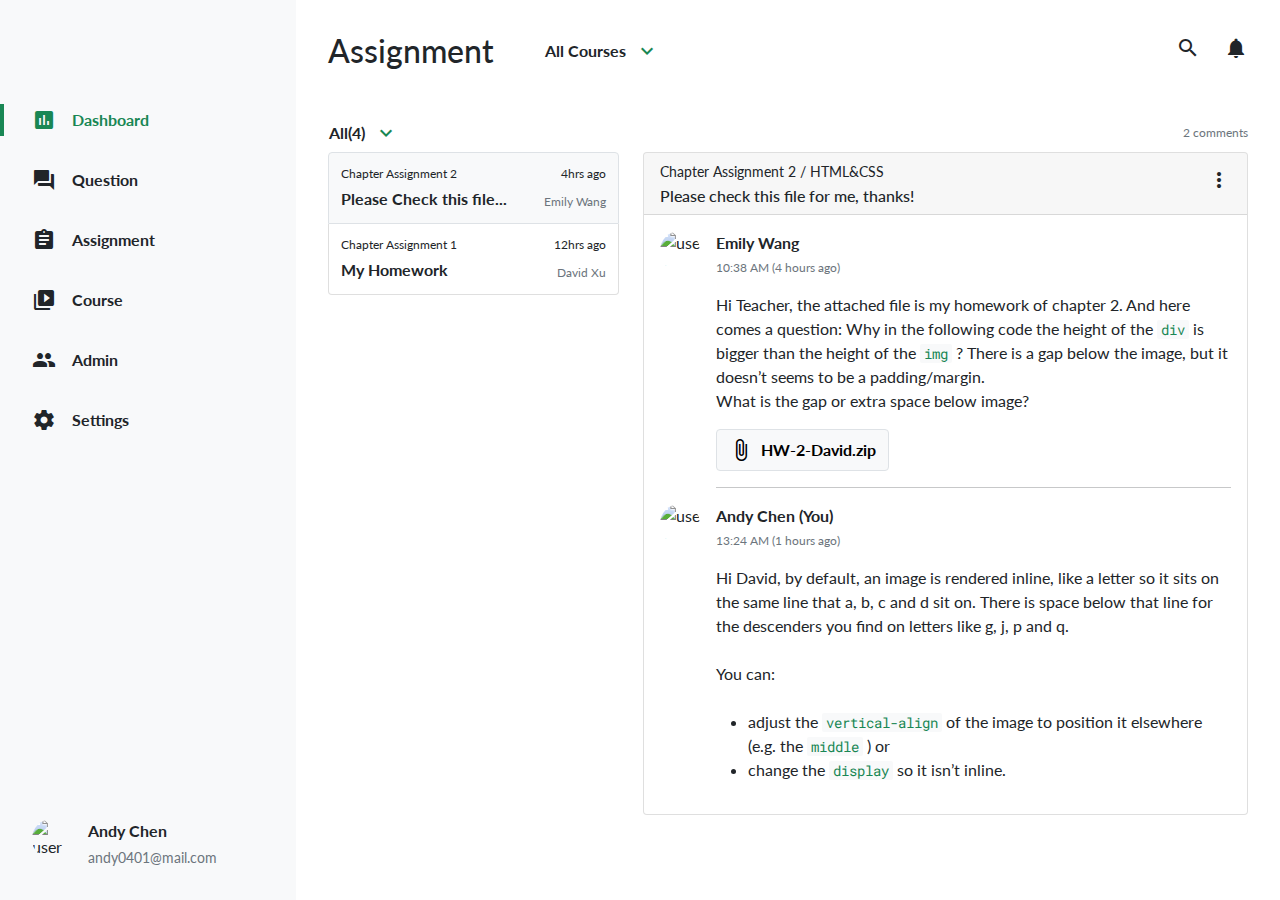
==== index.html @ e354242d "Update 2023-04-12T15:51:46.365Z" ====
<!DOCTYPE html>
<html lang="en">
  <head>
    <meta charset="UTF-8" />
    <meta name="viewport" content="width=device-width, initial-scale=1.0" />
    <meta http-equiv="X-UA-Compatible" content="ie=edge" />
    <title>Answer - Assignment</title>
    <link
      rel="stylesheet"
      href="https://cdnjs.cloudflare.com/ajax/libs/font-awesome/5.13.0/css/all.min.css"
    />
    <link rel="stylesheet" href="./assets/style/all.css" />
  </head>

  <body>
    <div class="menu d-flex flex-column justify-content-between">
      <nav class="nav flex-column fw-bold text-dark">
        <h1 class="mb-0"><a href="index.html" class="nav-logo">Answer</a></h1>
        <a
          class="nav-link d-flex align-items-center active"
          aria-current="page"
          href="#"
          ><span class="material-icons me-3">assessment</span>Dashboard</a
        >
        <a class="nav-link d-flex align-items-center" href="#"
          ><span class="material-icons me-3">forum</span>Question</a
        >
        <a class="nav-link d-flex align-items-center" href="#"
          ><span class="material-icons me-3">assignment</span>Assignment</a
        >
        <a class="nav-link d-flex align-items-center" href="#"
          ><span class="material-icons me-3">video_library</span>Course</a
        >
        <a class="nav-link d-flex align-items-center" href="#"
          ><span class="material-icons me-3">people</span>Admin</a
        >
        <a class="nav-link d-flex align-items-center" href="#"
          ><span class="material-icons me-3">settings</span>Settings</a
        >
      </nav>
      <div class="nav-user d-flex">
        <!-- <div class="nav-user-avatar"> -->
        <img
          class="user-avatar"
          src="./assets/images/user-AndyChen.jpeg"
          alt="user"
        />
        <!-- </div> -->
        <div class="ms-3">
          <p class="fw-bold mb-1">Andy Chen</p>
          <p class="fs-sm text-secondary">andy0401@mail.com</p>
        </div>
      </div>
    </div>

    
<div>
  <header class="header d-flex justify-content-between align-items-center">
    <div class="d-flex align-items-center fw-bold">
      <h2 class="mb-0">Assignment</h2>
      <!-- dropdown start -->
      <div class="dropdown">
        <button
          class="btn fw-bold"
          type="button"
          data-bs-toggle="dropdown"
          aria-expanded="false"
          id="dropdownMenuCourse"
        >
          All Courses
          <span class="material-icons expand_more text-success">
            expand_more
          </span>
          <span class="material-icons expand_less text-success"
            >expand_less</span
          >
        </button>
        <ul class="dropdown-menu" aria-labelledby="dropdownMenuCourse">
          <li><a class="dropdown-item" href="#">HTML&CSS</a></li>
          <li><a class="dropdown-item" href="#">Javascript</a></li>
          <li><a class="dropdown-item" href="#">React</a></li>
        </ul>
      </div>
      <!-- dropdown end -->
    </div>
    <div class="header-tools d-flex align-items-center gap-4">
      <a href="#"><span class="material-icons icon">search</span></a>
      <a href="#"><span class="material-icons icon">notifications</span></a>
    </div>
  </header>
  <main class="main">
    <div class="row">
      <div class="d-flex justify-content-between align-items-center">
        <!-- dropdown start -->
        <div class="dropdown">
          <button
            class="btn fw-bold ps-0"
            type="button"
            data-bs-toggle="dropdown"
            aria-expanded="false"
            id="dropdownMenuCourse"
          >
            All(4)
            <span class="material-icons expand_more text-success">
              expand_more
            </span>
            <span class="material-icons expand_less text-success"
              >expand_less</span
            >
          </button>
          <ul class="dropdown-menu" aria-labelledby="dropdownMenuCourse">
            <li><a class="dropdown-item active" href="#">All(4)</a></li>
            <li><a class="dropdown-item" href="#">Chapter Assignment 1(1)</a></li>
            <li>
              <a class="dropdown-item" href="#">Chapter Assignment 2 (1)</a>
            </li>
            <li><a class="dropdown-item" href="#">Final Assignment(2)</a></li>
          </ul>
        </div>
        <!-- dropdown end -->
        <p class="text-secondary fs-sub">2 comments</p>
      </div>
      <!-- tabList start -->
      <div class="col-4">
        <!-- list start -->
        <div class="assignment-list list-group" id="list-tab" role="tablist">
          <a
            class="list-group-item list-group-item-action active"
            id="list-1-list"
            data-bs-toggle="list"
            href="#list-1"
            role="tab"
            aria-controls="list-1"
          >
            <div>
              <div class="d-flex align-items-center justify-content-between mb-1">
                <p class="fs-sub">Chapter Assignment 2</p>
                <p class="fs-sub">4hrs ago</p>
              </div>
              <div class="d-flex align-items-end justify-content-between">
                <p class="fs-6 fw-bold">Please Check this file...</h3>
                <p class="fs-sub text-secondary">Emily Wang</p>
              </div>
            </div>
          </a>
          <a
            class="list-group-item list-group-item-action"
            id="list-2-list"
            data-bs-toggle="list"
            href="#list-2"
            role="tab"
            aria-controls="list-2"
          >
            <div>
              <div class="d-flex align-items-center justify-content-between mb-1">
                <p class="fs-sub">Chapter Assignment 1</p>
                <p class="fs-sub">12hrs ago</p>
              </div>
              <div class="d-flex align-items-end justify-content-between">
                <p class="fs-6 fw-bold">My Homework</h3>
                <p class="fs-sub text-secondary">David Xu</p>
              </div>
            </div>
          </a>
        </div>
        <!-- list end -->
      </div>
      <!-- tabList end -->
      <!-- tabContent start -->
      <div class="col-8">
        <div class="tab-content" id="assignment-tabContent">
          <div class="tab-pane fade show active" id="list-1" role="tabpanel" aria-labelledby="list-1-list">
            <div class="card">
              <div class="card-header d-flex justify-content-between align-items-center">
                <div>
                  <p class="fs-sm mb-1">Chapter Assignment 2 / HTML&CSS</p>
                  <h3 class="fs-6">Please check this file for me, thanks!</h2>
                </div>
                <a href="#"><span class="material-icons icon">more_vert</span></a>
              </div>
              <div class="card-body">
                <!-- Question start -->
                <div class="d-flex">
                  <img class="user-avatar flex-shrink-0 me-3" src="./assets/images/user-EmilyWang.jpeg" alt="user">
                  <div>
                    <div class="user-info">
                      <p>Emily Wang</p>
                      <p>10:38 AM (4 hours ago)</p>
                    </div>
                    <div class="mt-3">
                      <p>Hi Teacher, the attached file is my homework of chapter 2. And here comes a question: Why in the following code the height of the <code>div</code> is bigger than the height of the <code>img</code> ? There is a gap below the image, but it doesn’t seems to be a padding/margin.<br>
                        What is the gap or extra space below image?</p>
                      <button type="button" class="btn btn-light border py-2 fw-bold d-flex align-items-center gap-2 my-3" download="HW-2-David.zip">
                        <span class="material-icons">attach_file</span>
                        <p>HW-2-David.zip</p>
                      </button>
                    </div>
                    <hr>
                  </div>
                </div>
                <!-- Question end -->
                <!-- Reply start -->
                <div class="d-flex">
                  <img class="user-avatar flex-shrink-0 me-3" src="./assets/images/user-AndyChen.jpeg" alt="user">
                  <div>
                    <div class="user-info">
                      <p>Andy Chen (You)</p>
                      <p>13:24 AM (1 hours ago)</p>
                    </div>
                    <div class="mt-3">
                      <p>Hi David, by default, an image is rendered inline, like a letter so it sits on the same line that a, b, c and d sit on. There is space below that line for the descenders you find on letters like g, j, p and q.
                        <br>
                        <br>
                        You can:
                        <br>
                        <br>
                        <ul>
                          <li>adjust the <code>vertical-align</code> of the image to position it elsewhere (e.g. the <code>middle</code> ) or  </li>
                          <li>change the <code>display</code> so it isn’t inline.</li>
                        </ul>
                      </p>
                    </div>
                  </div>
                </div>
              </div>
            </div>
          </div>
          <div class="tab-pane fade" id="list-2" role="tabpanel" aria-labelledby="list-2-list">
            2222
          </div>
        </div>
      </div>
      <!-- tabContent end -->
    </div>
  </main>
</div>


    <script src="./assets/js/vendors.js"></script>
    <script src="./assets/js/all.js"></script>
  </body>
</html>
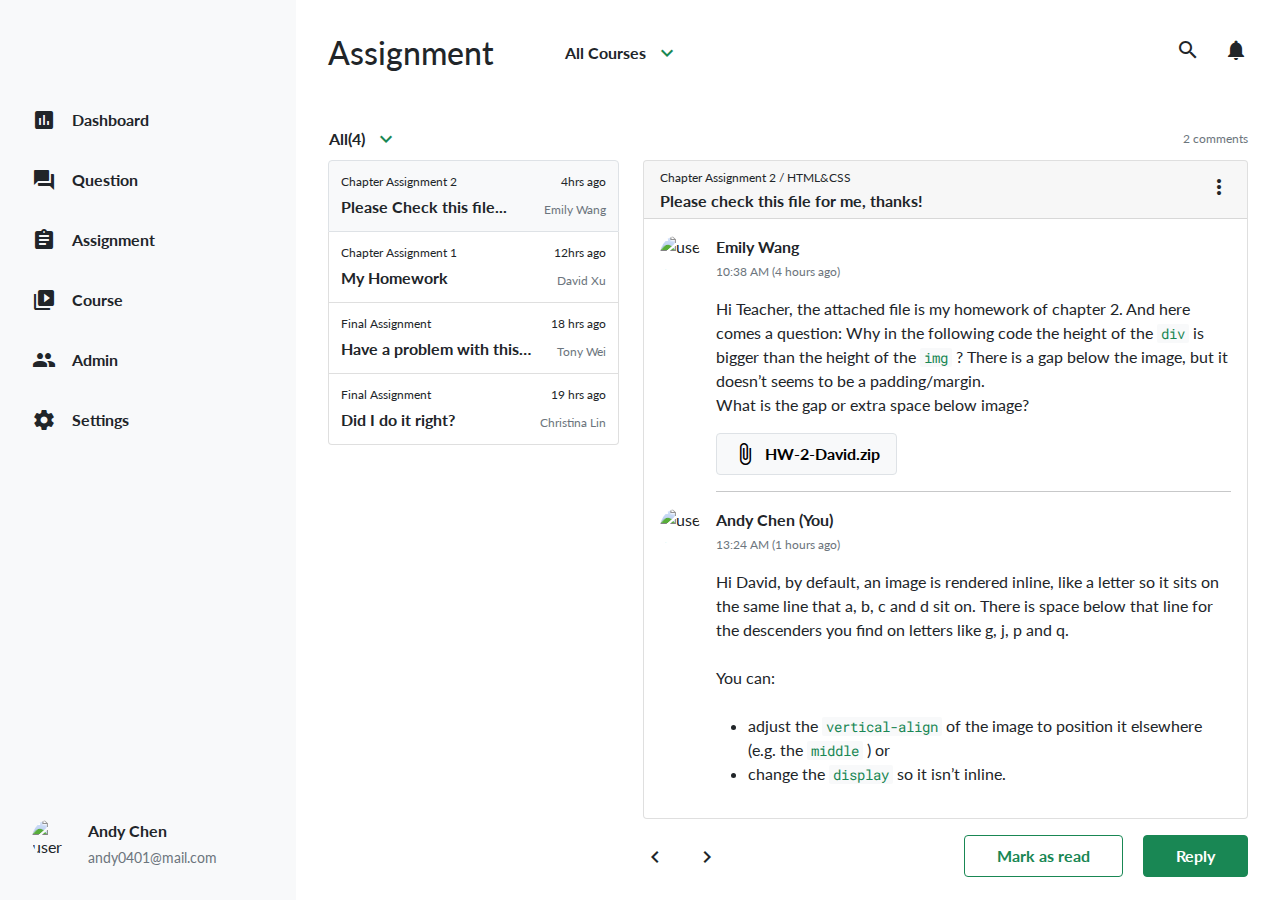
==== commit e8f40559: "Update 2023-04-14T09:38:46.112Z" ====
--- a/index.html
+++ b/index.html
@@ -4,34 +4,35 @@
     <meta charset="UTF-8" />
     <meta name="viewport" content="width=device-width, initial-scale=1.0" />
     <meta http-equiv="X-UA-Compatible" content="ie=edge" />
-    <title>Answer - Assignment</title>
+    <title>Assignment - Answer</title>
     <link
       rel="stylesheet"
       href="https://cdnjs.cloudflare.com/ajax/libs/font-awesome/5.13.0/css/all.min.css"
     />
     <link rel="stylesheet" href="./assets/style/all.css" />
+    <script src="https://cdn.ckeditor.com/ckeditor5/12.3.1/classic/ckeditor.js"></script>
   </head>
 
   <body>
     <div class="menu d-flex flex-column justify-content-between">
       <nav class="nav flex-column fw-bold text-dark">
         <h1 class="mb-0"><a href="index.html" class="nav-logo">Answer</a></h1>
-        <a
-          class="nav-link d-flex align-items-center active"
-          aria-current="page"
-          href="#"
+        <a class="nav-link d-flex align-items-center" href="#"
           ><span class="material-icons me-3">assessment</span>Dashboard</a
         >
         <a class="nav-link d-flex align-items-center" href="#"
           ><span class="material-icons me-3">forum</span>Question</a
         >
-        <a class="nav-link d-flex align-items-center" href="#"
+        <a
+          class="nav-link d-flex align-items-center"
+          href="index.html"
+          aria-current="page"
           ><span class="material-icons me-3">assignment</span>Assignment</a
         >
         <a class="nav-link d-flex align-items-center" href="#"
           ><span class="material-icons me-3">video_library</span>Course</a
         >
-        <a class="nav-link d-flex align-items-center" href="#"
+        <a class="nav-link d-flex align-items-center" href="./admin.html"
           ><span class="material-icons me-3">people</span>Admin</a
         >
         <a class="nav-link d-flex align-items-center" href="#"
@@ -61,7 +62,7 @@
       <!-- dropdown start -->
       <div class="dropdown">
         <button
-          class="btn fw-bold"
+          class="btn"
           type="button"
           data-bs-toggle="dropdown"
           aria-expanded="false"
@@ -94,7 +95,7 @@
         <!-- dropdown start -->
         <div class="dropdown">
           <button
-            class="btn fw-bold ps-0"
+            class="btn ps-0"
             type="button"
             data-bs-toggle="dropdown"
             aria-expanded="false"
@@ -138,7 +139,7 @@
                 <p class="fs-sub">4hrs ago</p>
               </div>
               <div class="d-flex align-items-end justify-content-between">
-                <p class="fs-6 fw-bold">Please Check this file...</h3>
+                <p class="fw-bold">Please Check this file...</p>
                 <p class="fs-sub text-secondary">Emily Wang</p>
               </div>
             </div>
@@ -157,8 +158,46 @@
                 <p class="fs-sub">12hrs ago</p>
               </div>
               <div class="d-flex align-items-end justify-content-between">
-                <p class="fs-6 fw-bold">My Homework</h3>
+                <p class="fw-bold">My Homework</p>
                 <p class="fs-sub text-secondary">David Xu</p>
+              </div>
+            </div>
+          </a>
+          <a
+            class="list-group-item list-group-item-action"
+            id="list-3-list"
+            data-bs-toggle="list"
+            href="#list-3"
+            role="tab"
+            aria-controls="list-3"
+          >
+            <div>
+              <div class="d-flex align-items-center justify-content-between mb-1">
+                <p class="fs-sub">Final Assignment</p>
+                <p class="fs-sub">18 hrs ago</p>
+              </div>
+              <div class="d-flex align-items-end justify-content-between">
+                <p class="fw-bold">Have a problem with this…</p>
+                <p class="fs-sub text-secondary">Tony Wei</p>
+              </div>
+            </div>
+          </a>
+          <a
+            class="list-group-item list-group-item-action"
+            id="list-4-list"
+            data-bs-toggle="list"
+            href="#list-4"
+            role="tab"
+            aria-controls="list-4"
+          >
+            <div>
+              <div class="d-flex align-items-center justify-content-between mb-1">
+                <p class="fs-sub">Final Assignment</p>
+                <p class="fs-sub">19 hrs ago</p>
+              </div>
+              <div class="d-flex align-items-end justify-content-between">
+                <p class="fw-bold">Did I do it right?</p>
+                <p class="fs-sub text-secondary">Christina Lin</p>
               </div>
             </div>
           </a>
@@ -169,17 +208,18 @@
       <!-- tabContent start -->
       <div class="col-8">
         <div class="tab-content" id="assignment-tabContent">
+          <!-- tab content 1 -->
           <div class="tab-pane fade show active" id="list-1" role="tabpanel" aria-labelledby="list-1-list">
             <div class="card">
               <div class="card-header d-flex justify-content-between align-items-center">
                 <div>
-                  <p class="fs-sm mb-1">Chapter Assignment 2 / HTML&CSS</p>
-                  <h3 class="fs-6">Please check this file for me, thanks!</h2>
+                  <p class="fs-sub mb-1">Chapter Assignment 2 / HTML&CSS</p>
+                  <h3 class="fs-6 fw-bold">Please check this file for me, thanks!</h2>
                 </div>
                 <a href="#"><span class="material-icons icon">more_vert</span></a>
               </div>
-              <div class="card-body">
-                <!-- Question start -->
+              <!-- Question -->
+              <div class="card-body pb-0">
                 <div class="d-flex">
                   <img class="user-avatar flex-shrink-0 me-3" src="./assets/images/user-EmilyWang.jpeg" alt="user">
                   <div>
@@ -190,7 +230,7 @@
                     <div class="mt-3">
                       <p>Hi Teacher, the attached file is my homework of chapter 2. And here comes a question: Why in the following code the height of the <code>div</code> is bigger than the height of the <code>img</code> ? There is a gap below the image, but it doesn’t seems to be a padding/margin.<br>
                         What is the gap or extra space below image?</p>
-                      <button type="button" class="btn btn-light border py-2 fw-bold d-flex align-items-center gap-2 my-3" download="HW-2-David.zip">
+                      <button type="button" class="btn btn-light border py-2 px-3 d-flex align-items-center gap-2 my-3" download="HW-2-David.zip">
                         <span class="material-icons">attach_file</span>
                         <p>HW-2-David.zip</p>
                       </button>
@@ -198,8 +238,9 @@
                     <hr>
                   </div>
                 </div>
-                <!-- Question end -->
-                <!-- Reply start -->
+              </div>
+              <!-- Reply -->
+              <div class="card-body pt-0 collapse multi-collapse show" id="collapseReply">
                 <div class="d-flex">
                   <img class="user-avatar flex-shrink-0 me-3" src="./assets/images/user-AndyChen.jpeg" alt="user">
                   <div>
@@ -225,9 +266,143 @@
               </div>
             </div>
           </div>
+          <!-- tab content 2 -->
           <div class="tab-pane fade" id="list-2" role="tabpanel" aria-labelledby="list-2-list">
-            2222
-          </div>
+            <div class="card">
+              <div class="card-header d-flex justify-content-between align-items-center">
+                <div>
+                  <p class="fs-sub mb-1">Chapter Assignment 1 / HTML&CSS</p>
+                  <h3 class="fs-6 fw-bold">My Homework</h2>
+                </div>
+                <a href="#"><span class="material-icons icon">more_vert</span></a>
+              </div>
+              <!-- Question -->
+              <div class="card-body pb-0">
+                <div class="d-flex">
+                  <img class="user-avatar flex-shrink-0 me-3" src="./assets/images/user-EmilyWang.jpeg" alt="user">
+                  <div>
+                    <div class="user-info">
+                      <p>David Xu</p>
+                      <p>07:38 AM (12 hours ago)</p>
+                    </div>
+                    <div class="mt-3">
+                      <p>Hi Teacher, the attached file is my homework of chapter 2. And here comes a question: Why in the following code the height of the <code>div</code> is bigger than the height of the <code>img</code> ? There is a gap below the image, but it doesn’t seems to be a padding/margin.<br>
+                        What is the gap or extra space below image?</p>
+                      <button type="button" class="btn btn-light border py-2 fw-bold d-flex align-items-center gap-2 my-3" download="HW-2-David.zip">
+                        <span class="material-icons">attach_file</span>
+                        <p>HW-2-David.zip</p>
+                      </button>
+                    </div>
+                    <hr>
+                  </div>
+                </div>
+              </div>
+            </div>
+          </div>
+          <!-- tab content 3 -->
+          <div class="tab-pane fade" id="list-3" role="tabpanel" aria-labelledby="list-3-list">
+            <div class="card">
+              <div class="card-header d-flex justify-content-between align-items-center">
+                <div>
+                  <p class="fs-sub mb-1">Final Assignment / HTML&CSS</p>
+                  <h3 class="fs-6 fw-bold">Have a problem with this…</h2>
+                </div>
+                <a href="#"><span class="material-icons icon">more_vert</span></a>
+              </div>
+              <!-- Question -->
+              <div class="card-body pb-0">
+                <div class="d-flex">
+                  <img class="user-avatar flex-shrink-0 me-3" src="./assets/images/user-EmilyWang.jpeg" alt="user">
+                  <div>
+                    <div class="user-info">
+                      <p>Tony Wei</p>
+                      <p>13:24 AM (18 hours ago)</p>
+                    </div>
+                    <div class="mt-3">
+                      <p>Hi Teacher, the attached file is my homework of chapter 2. And here comes a question: Why in the following code the height of the <code>div</code> is bigger than the height of the <code>img</code> ? There is a gap below the image, but it doesn’t seems to be a padding/margin.<br>
+                        What is the gap or extra space below image?</p>
+                    </div>
+                    <hr>
+                  </div>
+                </div>
+              </div>
+            </div>
+          </div>
+          <!-- tab content 4 -->
+          <div class="tab-pane fade" id="list-4" role="tabpanel" aria-labelledby="list-4-list">
+            <div class="card">
+              <div class="card-header d-flex justify-content-between align-items-center">
+                <div>
+                  <p class="fs-sub mb-1">Final Assignment / HTML&CSS</p>
+                  <h3 class="fs-6 fw-bold">Did I do it right?</h2>
+                </div>
+                <a href="#"><span class="material-icons icon">more_vert</span></a>
+              </div>
+              <!-- Question -->
+              <div class="card-body pb-0">
+                <div class="d-flex">
+                  <img class="user-avatar flex-shrink-0 me-3" src="./assets/images/user-EmilyWang.jpeg" alt="user">
+                  <div>
+                    <div class="user-info">
+                      <p>Christina Lin</p>
+                      <p>12:08 AM (19 hours ago)</p>
+                    </div>
+                    <div class="mt-3">
+                      <p>Hi Teacher, the attached file is my homework of chapter 2. And here comes a question: Why in the following code the height of the <code>div</code> is bigger than the height of the <code>img</code> ? There is a gap below the image, but it doesn’t seems to be a padding/margin.<br>
+                        What is the gap or extra space below image?</p>
+                    </div>
+                    <hr>
+                  </div>
+                </div>
+              </div>
+            </div>
+          </div>
+        </div>
+        <!-- editor -->
+        <div class="collapse multi-collapse" id="collapseEditor">
+          <!-- reply Editor (CKEditor) -->
+          <div class="card">
+            <div id="editor"></div>
+          </div>
+        </div>
+        <!-- footer -->
+        <!-- footer default -->
+        <div class="mt-3 collapse multi-collapse show" id="collapseFooter">
+          <div class="d-flex justify-content-between align-items-center">
+            <div>
+              <a href="#" class="icon"><span class="material-icons align-middle me-4">navigate_before</span></a>
+              <a href="#" class="icon"><span class="material-icons align-middle">navigate_next</span></a>
+            </div>
+            <div>
+              <button type="button" class="btn btn-outline-success me-3">Mark as read</button>
+              <button 
+                type="button" 
+                class="btn btn-success" 
+                data-bs-toggle="collapse" 
+                data-bs-target=".multi-collapse" 
+                aria-expanded="true" 
+                aria-controls="collapseReply collapseFooter collapseEditor collapseEditorFooter"
+                >
+                Reply
+              </button>
+            </div>
+          </div>
+        </div>
+        <!-- footer reply -->
+        <div class="mt-3 float-end collapse multi-collapse" id="collapseEditorFooter">
+          <button 
+            type="button" 
+            class="btn btn-outline-success me-3"
+            data-bs-toggle="collapse" 
+            data-bs-target=".multi-collapse" 
+            aria-expanded="true" 
+            aria-controls="collapseReply collapseFooter collapseEditor collapseEditorFooter"
+          >
+            Cancel
+          </button>
+          <button type="button" class="btn btn-success">
+            Reply
+          </button>
         </div>
       </div>
       <!-- tabContent end -->
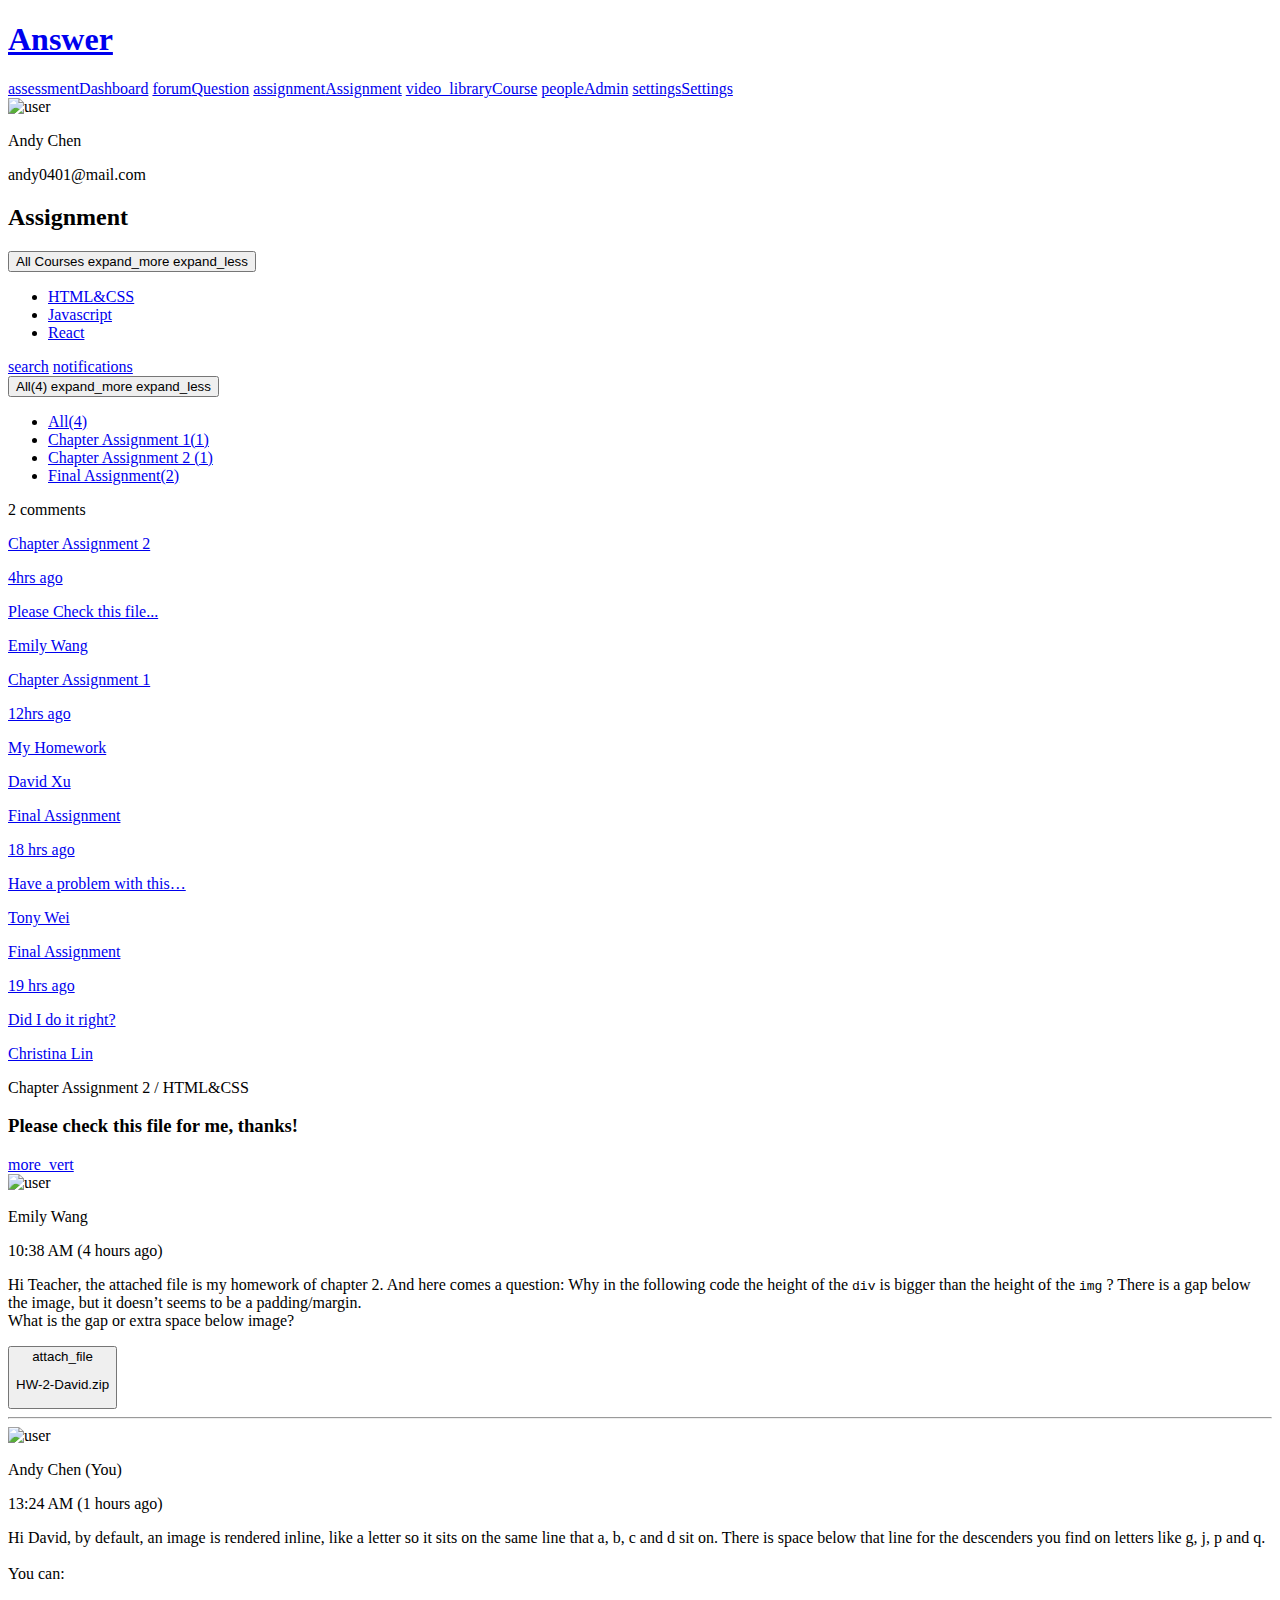
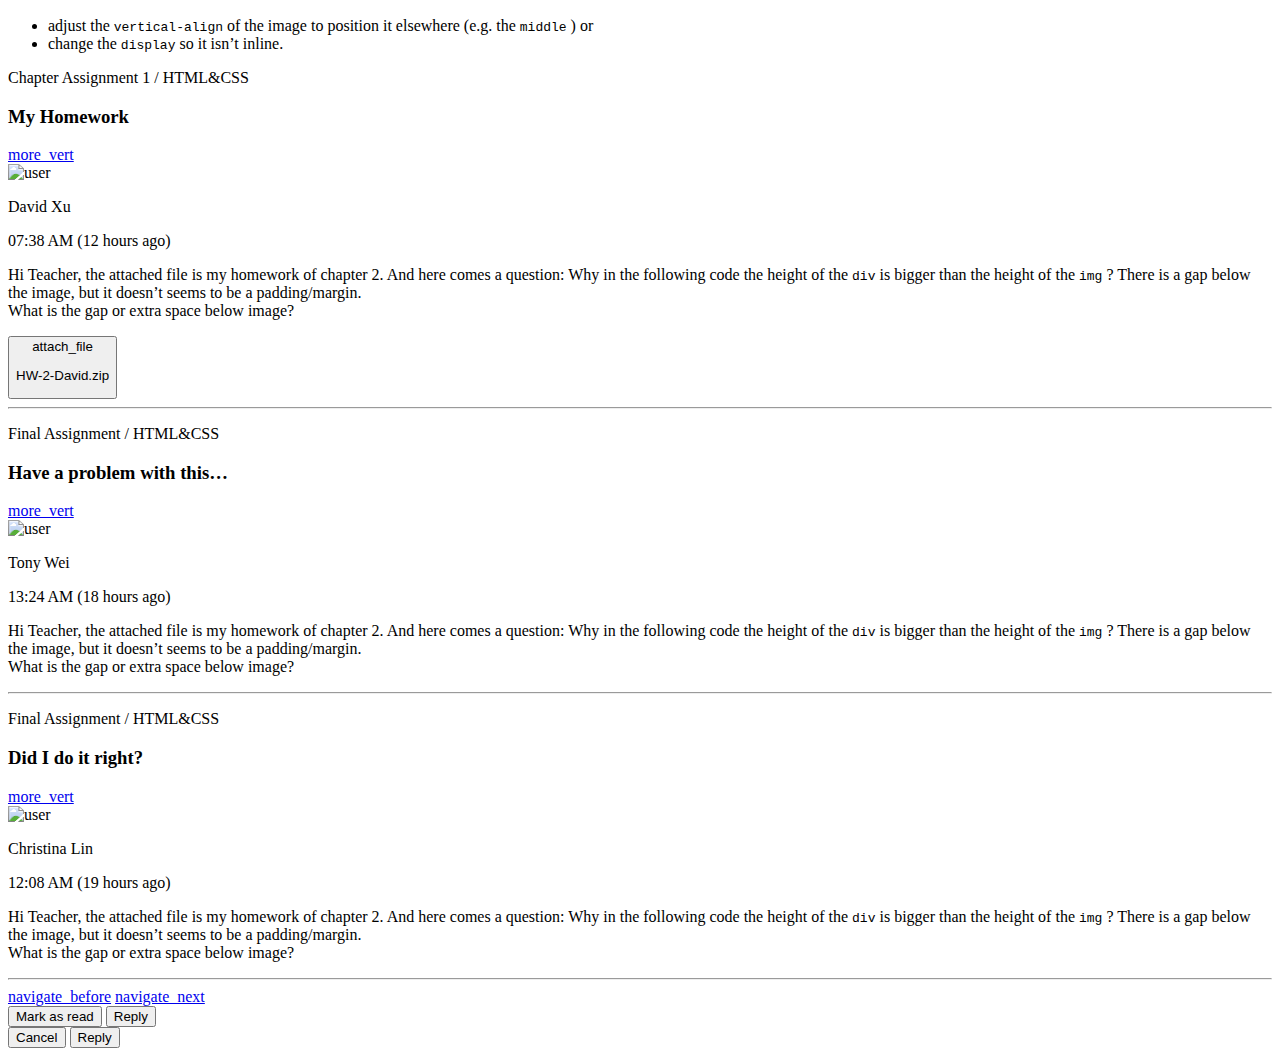
==== commit 205fc9ab: "Update 2023-04-14T13:29:18.412Z" ====
--- a/index.html
+++ b/index.html
@@ -69,10 +69,10 @@
           id="dropdownMenuCourse"
         >
           All Courses
-          <span class="material-icons expand_more text-success">
+          <span class="material-icons expand_more text-primary">
             expand_more
           </span>
-          <span class="material-icons expand_less text-success"
+          <span class="material-icons expand_less text-primary"
             >expand_less</span
           >
         </button>
@@ -102,10 +102,10 @@
             id="dropdownMenuCourse"
           >
             All(4)
-            <span class="material-icons expand_more text-success">
+            <span class="material-icons expand_more text-primary">
               expand_more
             </span>
-            <span class="material-icons expand_less text-success"
+            <span class="material-icons expand_less text-primary"
               >expand_less</span
             >
           </button>
@@ -374,10 +374,10 @@
               <a href="#" class="icon"><span class="material-icons align-middle">navigate_next</span></a>
             </div>
             <div>
-              <button type="button" class="btn btn-outline-success me-3">Mark as read</button>
+              <button type="button" class="btn btn-outline-primary me-3">Mark as read</button>
               <button 
                 type="button" 
-                class="btn btn-success" 
+                class="btn btn-primary" 
                 data-bs-toggle="collapse" 
                 data-bs-target=".multi-collapse" 
                 aria-expanded="true" 
@@ -392,7 +392,7 @@
         <div class="mt-3 float-end collapse multi-collapse" id="collapseEditorFooter">
           <button 
             type="button" 
-            class="btn btn-outline-success me-3"
+            class="btn btn-outline-primary me-3"
             data-bs-toggle="collapse" 
             data-bs-target=".multi-collapse" 
             aria-expanded="true" 
@@ -400,7 +400,7 @@
           >
             Cancel
           </button>
-          <button type="button" class="btn btn-success">
+          <button type="button" class="btn btn-primary">
             Reply
           </button>
         </div>
